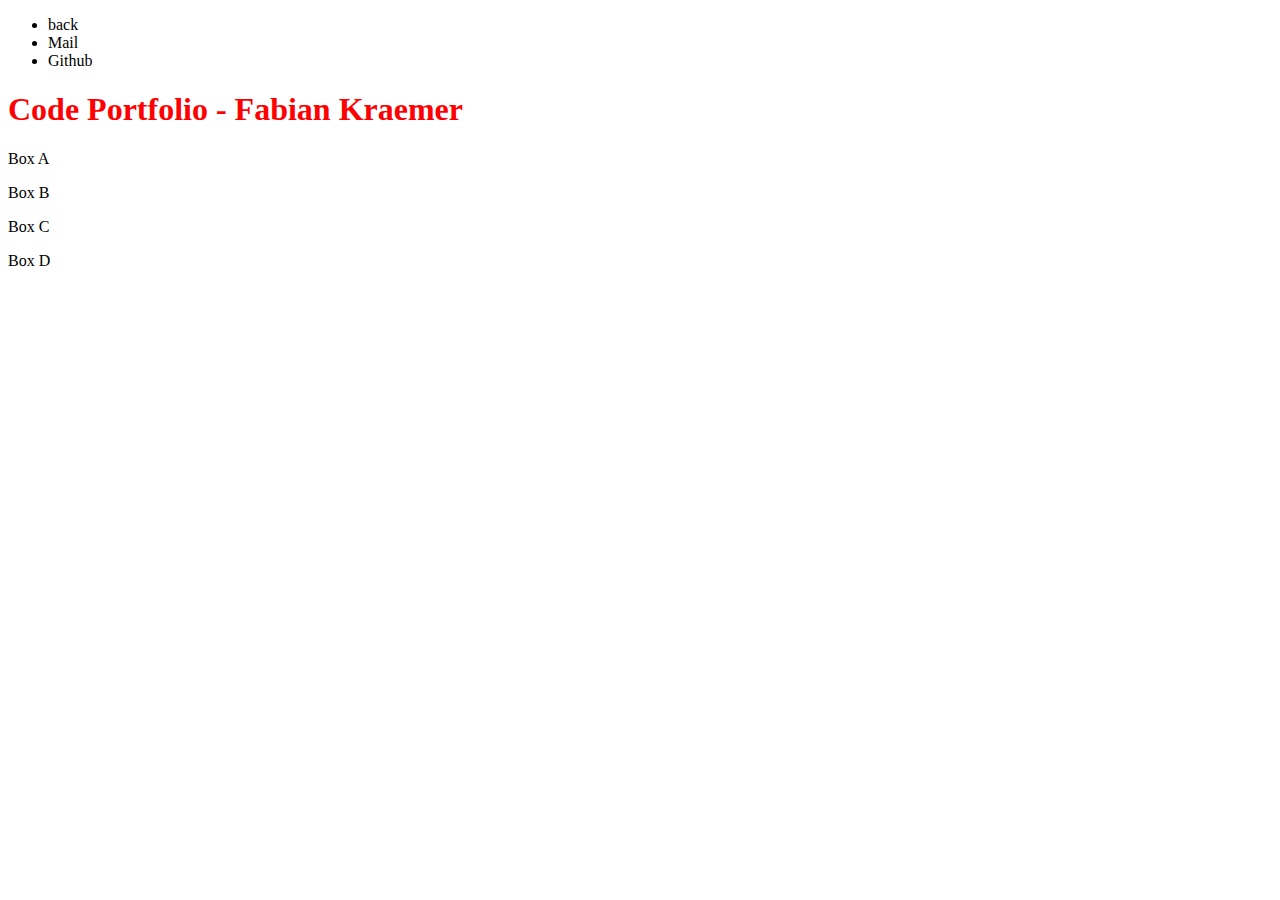
==== index.html @ 0794e9e8 "added HTML" ====
<!DOCTYPE html>
<html>
    <head>
        <link rel="stylesheet" href="resources/css/style.css">
        <title>
            Fabians Kraemer - Portfolio Page
        </title>
    </head>
    <body>
        <header>
            <nav>
                <ul>
                    <li>back</li>
                    <li>Mail</li>
                    <li>Github</li>
                </ul>
            </nav>
        </header>
        <main>
            <div class='landing'>
                <h1>Code Portfolio - Fabian Kraemer</h1>
            </div>
            <section>
                <div class="box" id="boxA">
                    <p>Box A</p>
                </div>
                <div class="box" id="boxB">
                    <p>Box B</p>
                </div>
                <div class="box" id="boxC">
                    <p>Box C</p>
                </div>
                <div class="box" id="boxD">
                    <p>Box D</p>
                </div>
            </section>
        </main>
    </body>
</html>
---- resources/css/style.css ----
h1 {
  color: red;
}
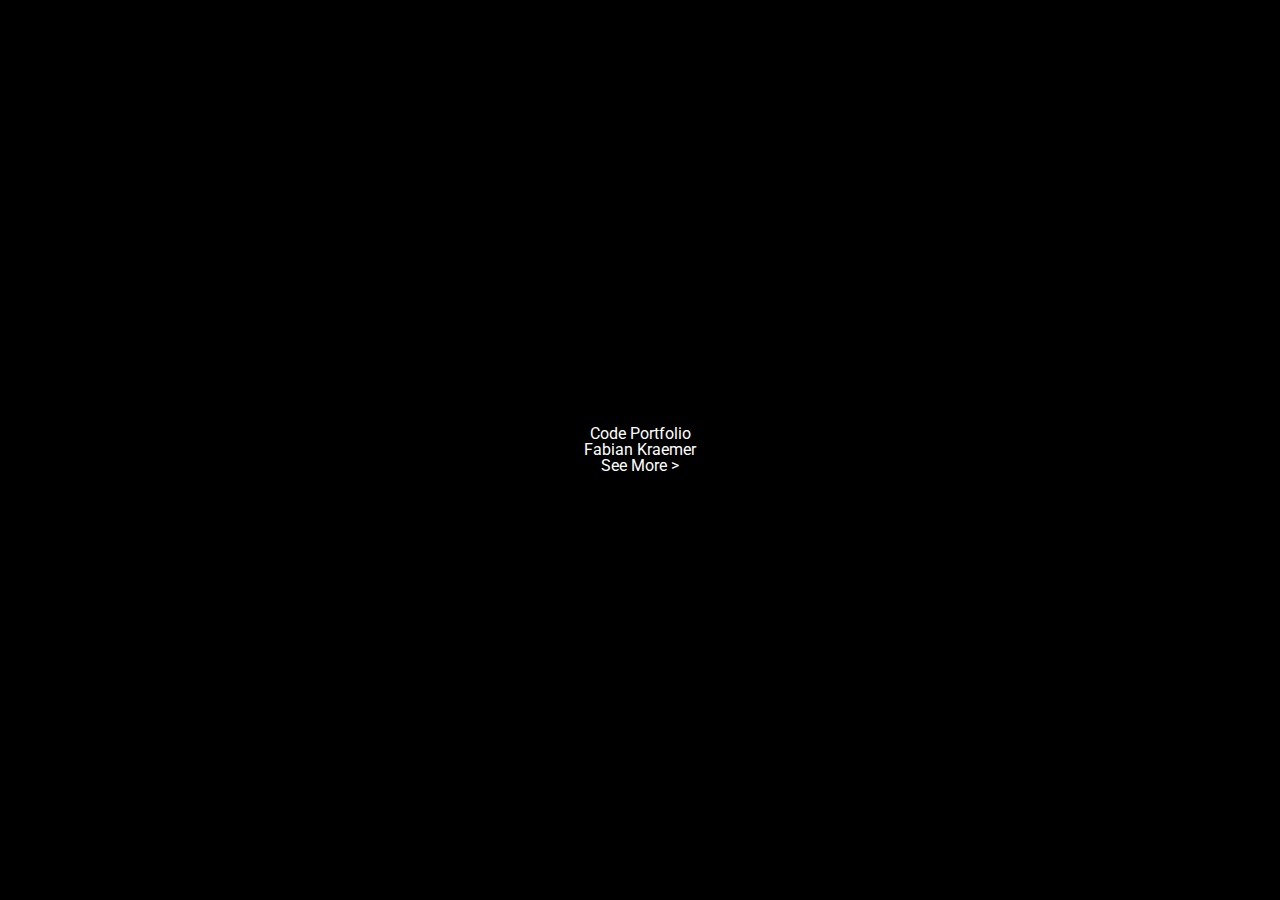
==== commit 0792c5fb: "add first images" ====
--- a/index.html
+++ b/index.html
@@ -1,12 +1,13 @@
 <!DOCTYPE html>
 <html>
     <head>
+        <meta charset='UTF-8'/>
+        <title>Fabians Kraemer - Portfolio Page</title>
+        <link rel="stylesheet" href="resources/css/reset.css">
         <link rel="stylesheet" href="resources/css/style.css">
-        <title>
-            Fabians Kraemer - Portfolio Page
-        </title>
     </head>
     <body>
+    <!--
         <header>
             <nav>
                 <ul>
@@ -16,10 +17,19 @@
                 </ul>
             </nav>
         </header>
+    -->
         <main>
             <div class='landing'>
-                <h1>Code Portfolio - Fabian Kraemer</h1>
+                <div class="text-wrapper">
+                    <h1 class="headline">Code Portfolio</h1>
+                    <h2 class="subheadline">Fabian Kraemer</h2>
+                    <div class="redirect">See More ></div>
+                </div>
+                <div class="image-wrapper">
+                    <figure class="image landing-image"></figure>
+                </div>
             </div>
+    <!--  
             <section>
                 <div class="box" id="boxA">
                     <p>Box A</p>
@@ -34,6 +44,7 @@
                     <p>Box D</p>
                 </div>
             </section>
+    -->
         </main>
     </body>
 </html>--- a/resources/css/style.css
+++ b/resources/css/style.css
@@ -1,3 +1,67 @@
-h1 {
-  color: red;
+/* header 
+header {
+  display: block;
+  width: 100%;
+  height: 48px;
+  position: absolute;
+  top: 0;
+  background: rgba(0, 0, 0, 0.92);
+  background-color: #1d1d1f;
+  z-index: 9999;
 }
+*/
+
+@import url("https://fonts.googleapis.com/css2?family=Roboto:wght@300;400;500&display=swap");
+
+html {
+  font-family: "Roboto", Helvetica, sans-serif;
+}
+
+li {
+  display: inline;
+}
+
+/* Main section */
+
+main {
+  display: flex;
+  flex-flow: column wrap;
+}
+
+/* landing container */
+
+.landing {
+  display: flex;
+  flex-flow: column wrap;
+  height: 100vh;
+  width: auto;
+  align-content: center;
+  justify-content: center;
+}
+
+.text-wrapper {
+  text-align: center;
+  z-index: 2;
+  color: white;
+}
+
+.landing-image {
+  background-image: url("../media/images/Header_small.png");
+  background-size: cover;
+  background-repeat: no-repeat;
+  background-color: black;
+  position: absolute;
+  top: 0px;
+  left: 0px;
+  height: 100%;
+  width: 100%;
+  z-index: 1;
+}
+
+/* Breakpoints */
+
+@media only screen and (min-device-width: 730px) {
+  .landing-image {
+    background-image: url("../media/images/Header.png");
+  }
+}
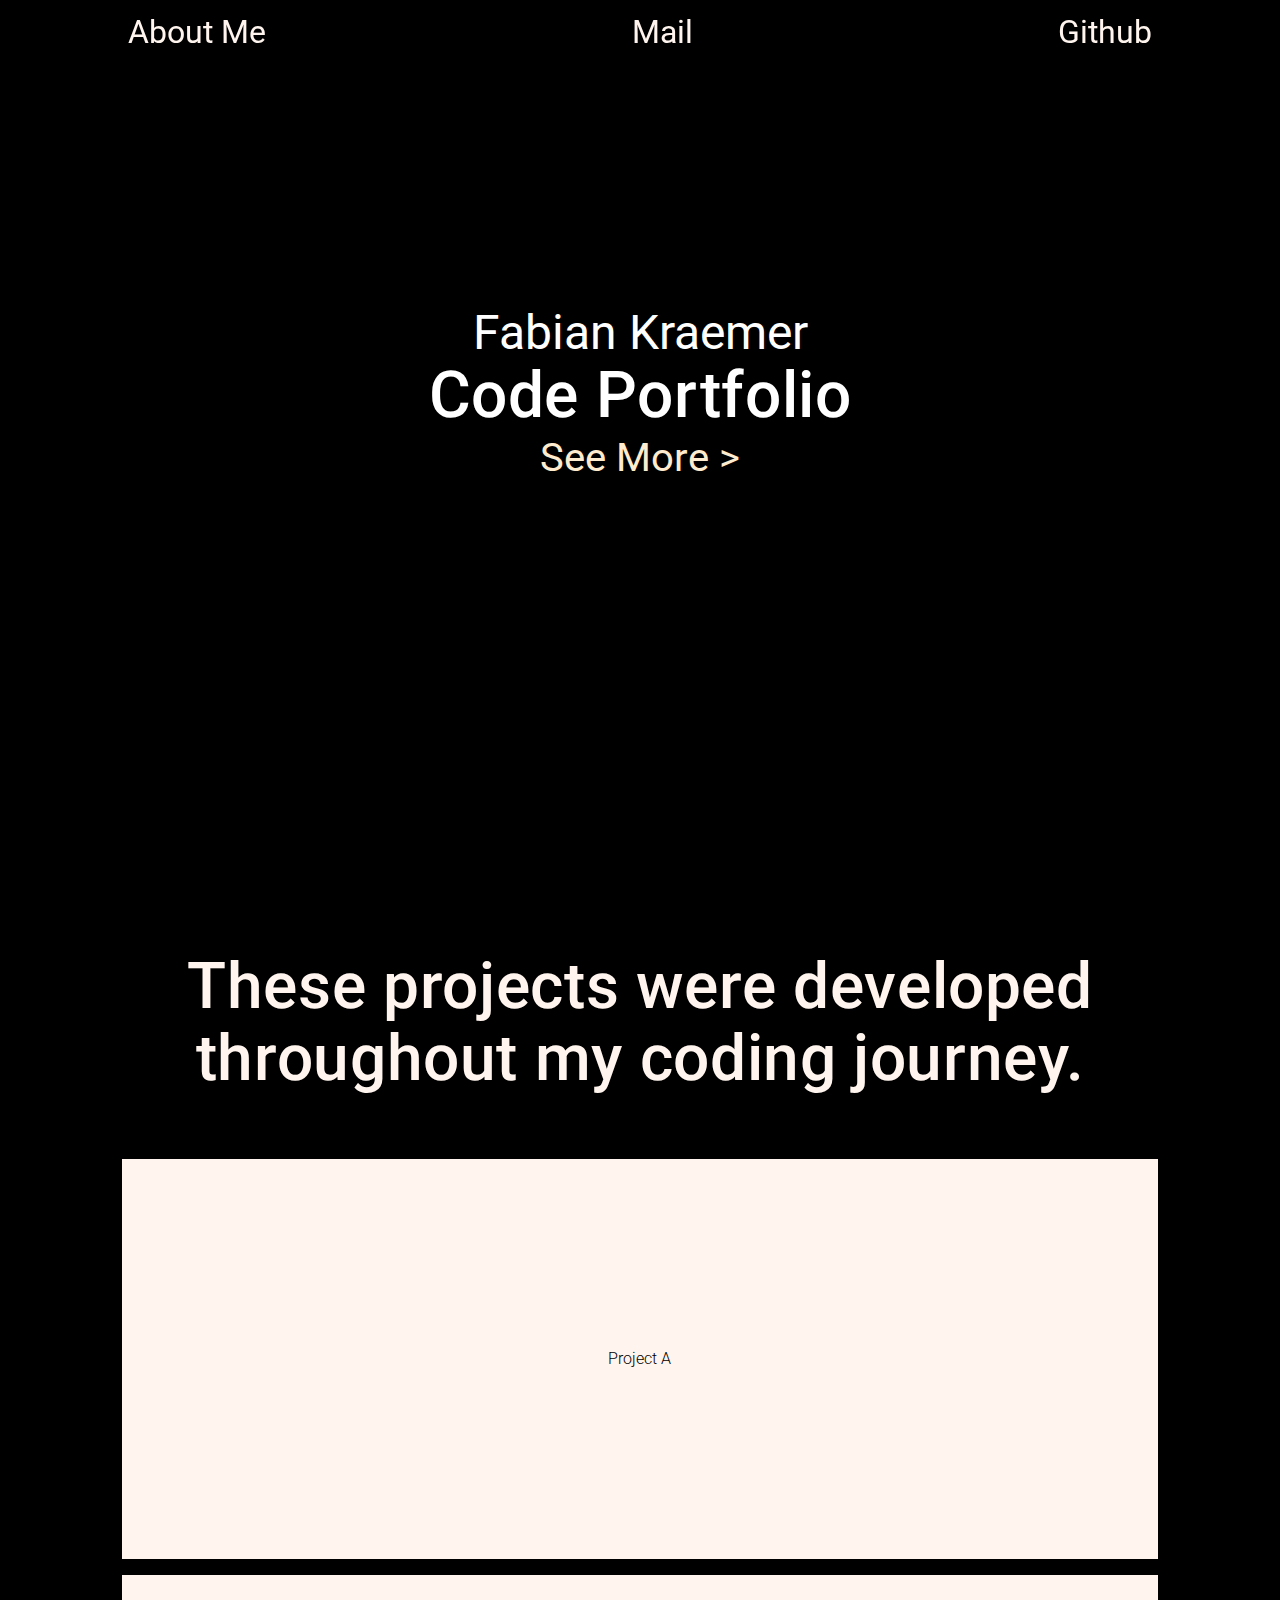
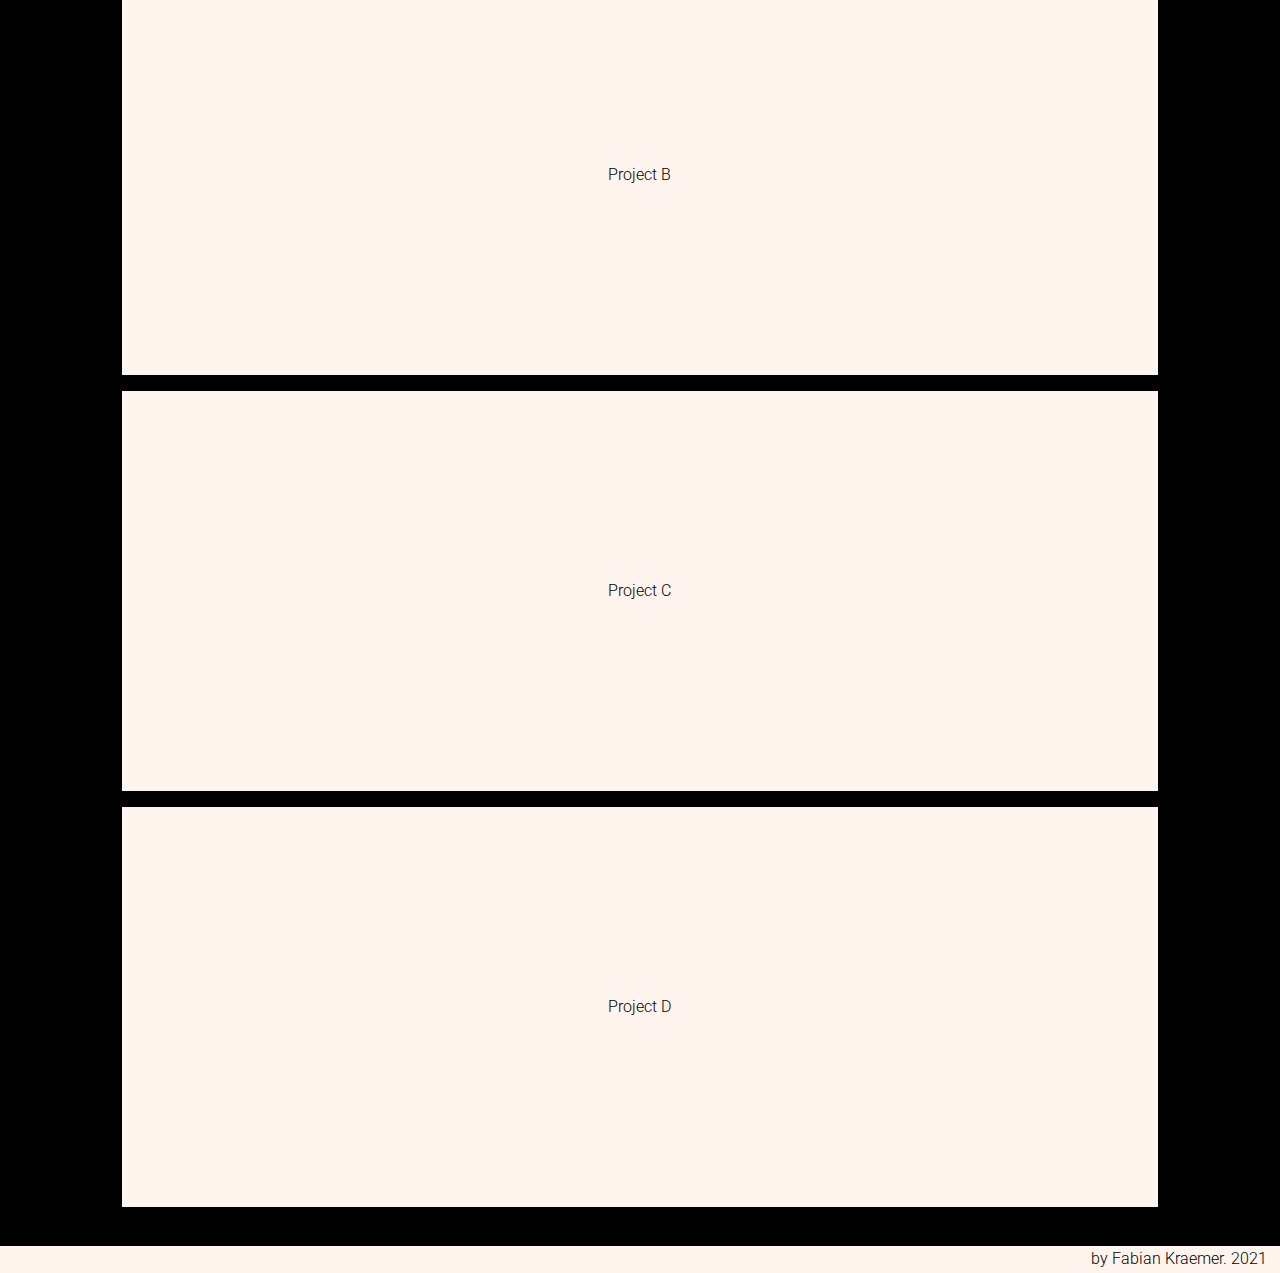
==== commit d2279b96: "finalize frame in HTML & CSS" ====
--- a/index.html
+++ b/index.html
@@ -7,44 +7,48 @@
         <link rel="stylesheet" href="resources/css/style.css">
     </head>
     <body>
-    <!--
         <header>
             <nav>
-                <ul>
-                    <li>back</li>
-                    <li>Mail</li>
-                    <li>Github</li>
-                </ul>
+                <div class="redirect" id="home">About Me</div>
+                <div class="redirect" id="mail">Mail</div>
+                <div class="redirect" id="github">Github</div>
             </nav>
         </header>
-    -->
         <main>
+            <section>
             <div class='landing'>
+                <div class="spacer"></div>
                 <div class="text-wrapper">
+                    <h2 class="subheadline">Fabian Kraemer</h2>
                     <h1 class="headline">Code Portfolio</h1>
-                    <h2 class="subheadline">Fabian Kraemer</h2>
-                    <div class="redirect">See More ></div>
+                    <div class="redirect" id="seemore">See More ></div>
                 </div>
                 <div class="image-wrapper">
                     <figure class="image landing-image"></figure>
                 </div>
+                <div class="gradient"></div>
             </div>
-    <!--  
-            <section>
-                <div class="box" id="boxA">
-                    <p>Box A</p>
+            </section>
+            <section class="projects">
+                <div class="subheadline"><h1>These projects were developed throughout my coding journey.</h1></div>
+                <div class="gridcontainer">
+                    <div class="box" id="boxa">
+                        <p>Project A</p>
+                    </div>
+                    <div class="box" id="boxb">
+                        <p>Project B</p>
+                    </div>
+                    <div class="box" id="boxc">
+                        <p>Project C</p>
+                    </div>
+                    <div class="box" id="boxd">
+                        <p>Project D</p>        
+                    </div>
                 </div>
-                <div class="box" id="boxB">
-                    <p>Box B</p>
-                </div>
-                <div class="box" id="boxC">
-                    <p>Box C</p>
-                </div>
-                <div class="box" id="boxD">
-                    <p>Box D</p>
-                </div>
-            </section>
-    -->
+            </section>   
         </main>
+        <footer>
+            <p>by Fabian Kraemer. 2021</p>
+        </footer>
     </body>
 </html>--- a/resources/css/style.css
+++ b/resources/css/style.css
@@ -1,67 +1,185 @@
-/* header 
-header {
-  display: block;
-  width: 100%;
-  height: 48px;
-  position: absolute;
-  top: 0;
-  background: rgba(0, 0, 0, 0.92);
-  background-color: #1d1d1f;
-  z-index: 9999;
+@import url("https://fonts.googleapis.com/css2?family=Roboto:wght@300;400;500&display=swap");
+
+* {
+  box-sizing: border-box;
 }
-*/
-
-@import url("https://fonts.googleapis.com/css2?family=Roboto:wght@300;400;500&display=swap");
 
 html {
   font-family: "Roboto", Helvetica, sans-serif;
+  font-size: 16px;
+  color: seashell;
+}
+
+h1 {
+  font-size: 4rem;
+  line-height: 1.125;
+  letter-spacing: 0.01em;
+  font-weight: 500;
+}
+
+h2 {
+  font-size: 3rem;
+  line-height: 1.125;
+  font-weight: 400;
+}
+
+h3,
+.redirect {
+  font-size: 2rem;
+  line-height: 1.125;
+  font-weight: 400;
+}
+
+p {
+  font-size: 1rem;
+  line-height: 1.125;
+  font-weight: 300;
+}
+
+body {
+  min-height: 150px;
+  min-width: 250px;
+}
+
+/* header section */
+
+header {
+  width: 100%;
+  height: 4rem;
+  position: fixed;
+  top: 0;
+  background-color: rgba(0, 0, 0, 0.85);
+  z-index: 9999;
+}
+
+nav {
+  display: inline-flex;
+  justify-content: space-between;
+  align-items: center;
+  padding: 0% 10%;
+  width: 100%;
+  height: 100%;
 }
 
 li {
   display: inline;
+  text-align: center;
 }
 
-/* Main section */
+/* Main container */
 
 main {
   display: flex;
   flex-flow: column wrap;
+  width: 100%;
+  height: auto;
 }
 
-/* landing container */
+/* landing section */
 
 .landing {
   display: flex;
   flex-flow: column wrap;
   height: 100vh;
-  width: auto;
+  width: 100%;
   align-content: center;
   justify-content: center;
+  background-image: url("../media/images/Header_small.png");
+  background-size: cover;
+  background-position: center center;
+  background-repeat: no-repeat;
+  background-color: black;
+  z-index: 1;
+  border-bottom: black 1px solid;
+}
+
+.spacer {
+  flex-basis: 10%;
+  flex-grow: 2;
+  flex-shrink: 2;
 }
 
 .text-wrapper {
+  align-self: center;
+  justify-self: center;
   text-align: center;
+  flex-grow: 1;
+  flex-shrink: 1;
   z-index: 2;
   color: white;
 }
 
-.landing-image {
-  background-image: url("../media/images/Header_small.png");
-  background-size: cover;
-  background-repeat: no-repeat;
+#seemore {
+  color: blanchedalmond;
+  font-size: 2.5rem;
+  line-height: 1.3;
+}
+
+.gradient {
+  height: 10vh;
+  width: 100%;
+  background: linear-gradient(to bottom, rgba(0, 0, 0, 0), rgba(0, 0, 0, 1));
+  z-index: 2;
+  flex-grow: 2;
+  flex-shrink: 2;
+}
+
+/* Content section */
+
+.projects {
+  display: flex;
+  flex-direction: column;
+  align-items: center;
+  justify-content: center;
+  width: 100%;
   background-color: black;
-  position: absolute;
-  top: 0px;
-  left: 0px;
-  height: 100%;
-  width: 100%;
-  z-index: 1;
+}
+
+.projects h1 {
+  text-align: center;
+  margin: 2%;
+  margin-top: 4%;
+}
+
+.gridcontainer {
+  margin: 3%;
+  background-color: black;
+  width: 90%;
+  height: auto;
+  display: grid;
+  grid-template-columns: repeat(auto-fit, minmax(800px, 0.9fr));
+  grid-auto-rows: 400px;
+  gap: 1rem;
+  justify-content: center;
+}
+
+.box {
+  display: flex;
+  flex-direction: column;
+  justify-content: center;
+  align-items: center;
+  color: black;
+  background-color: seashell;
+}
+
+/* Footer section */
+
+footer {
+  display: flex;
+  height: 3vh;
+  justify-content: flex-end;
+  align-items: center;
+  background: seashell;
+  color: black;
+  text-align: right;
+  padding-right: 1%;
 }
 
 /* Breakpoints */
 
 @media only screen and (min-device-width: 730px) {
-  .landing-image {
+  .landing {
     background-image: url("../media/images/Header.png");
+    background-position: center left;
   }
 }
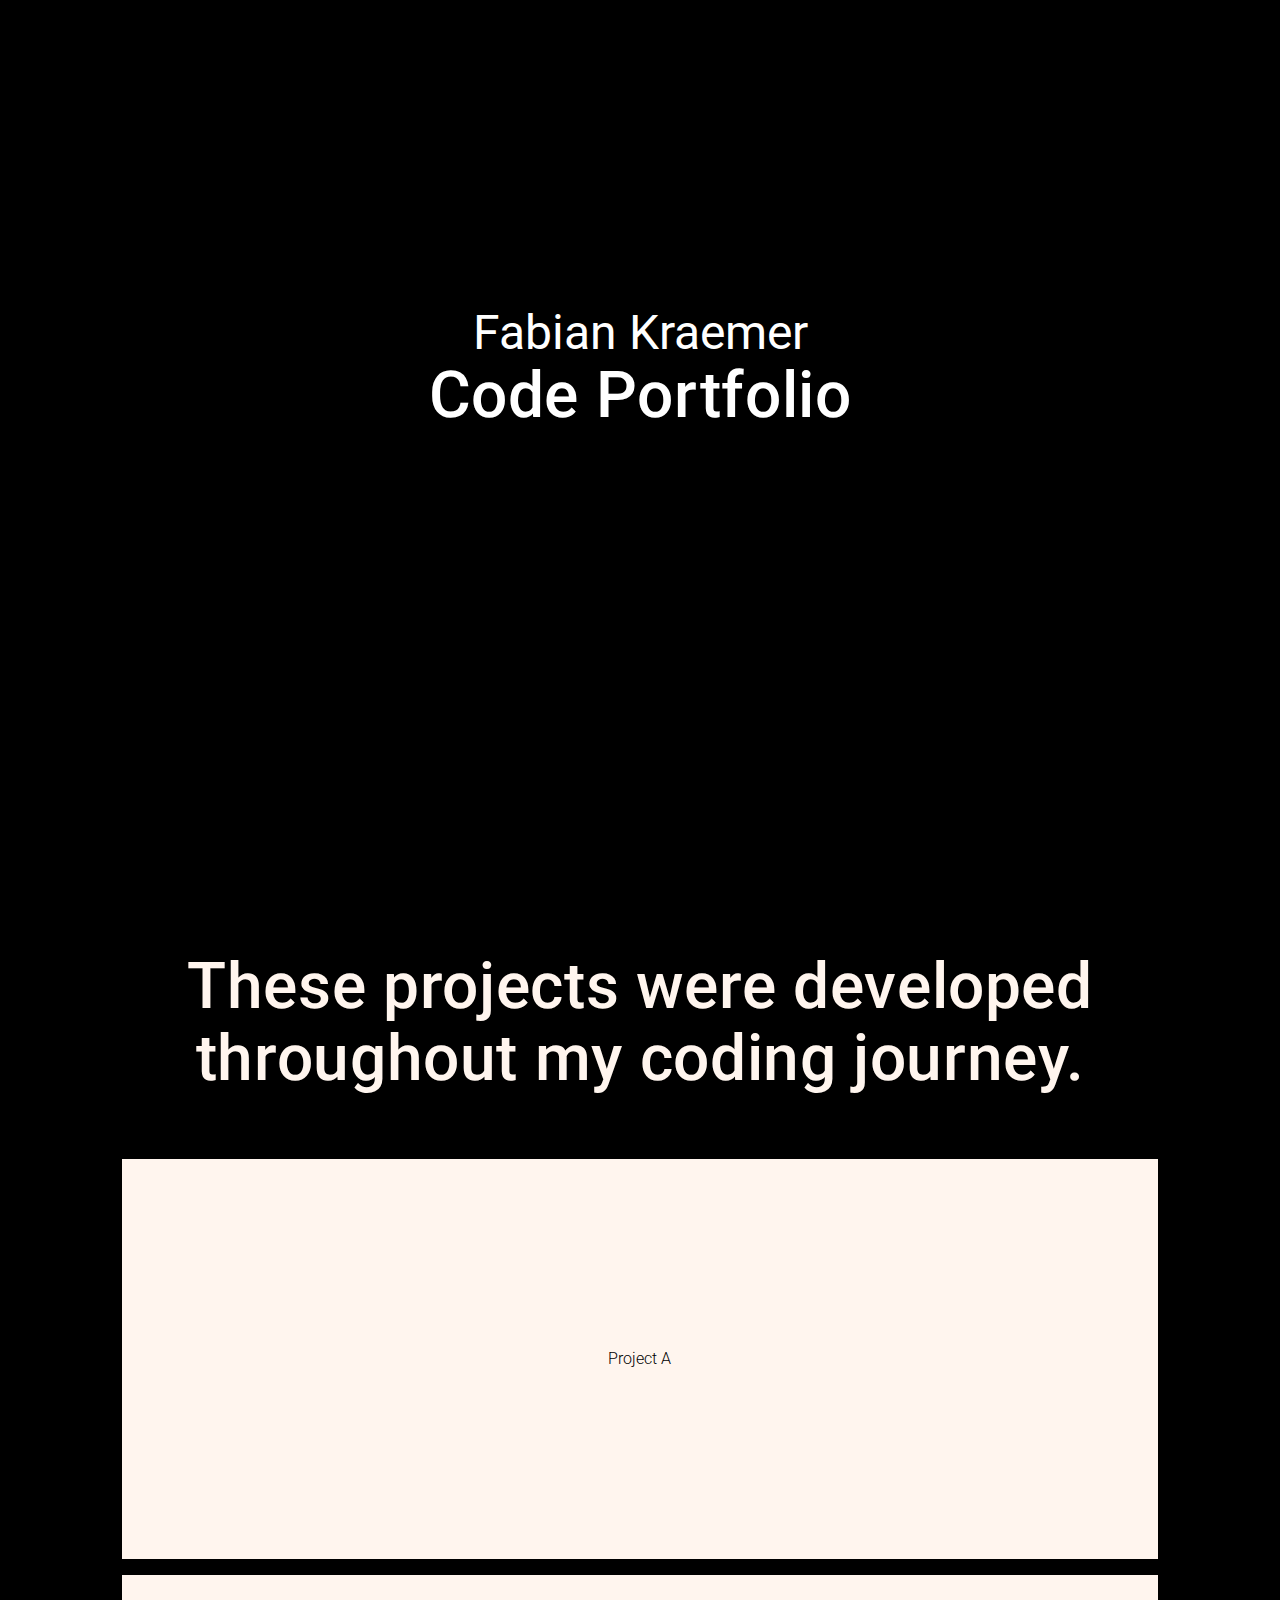
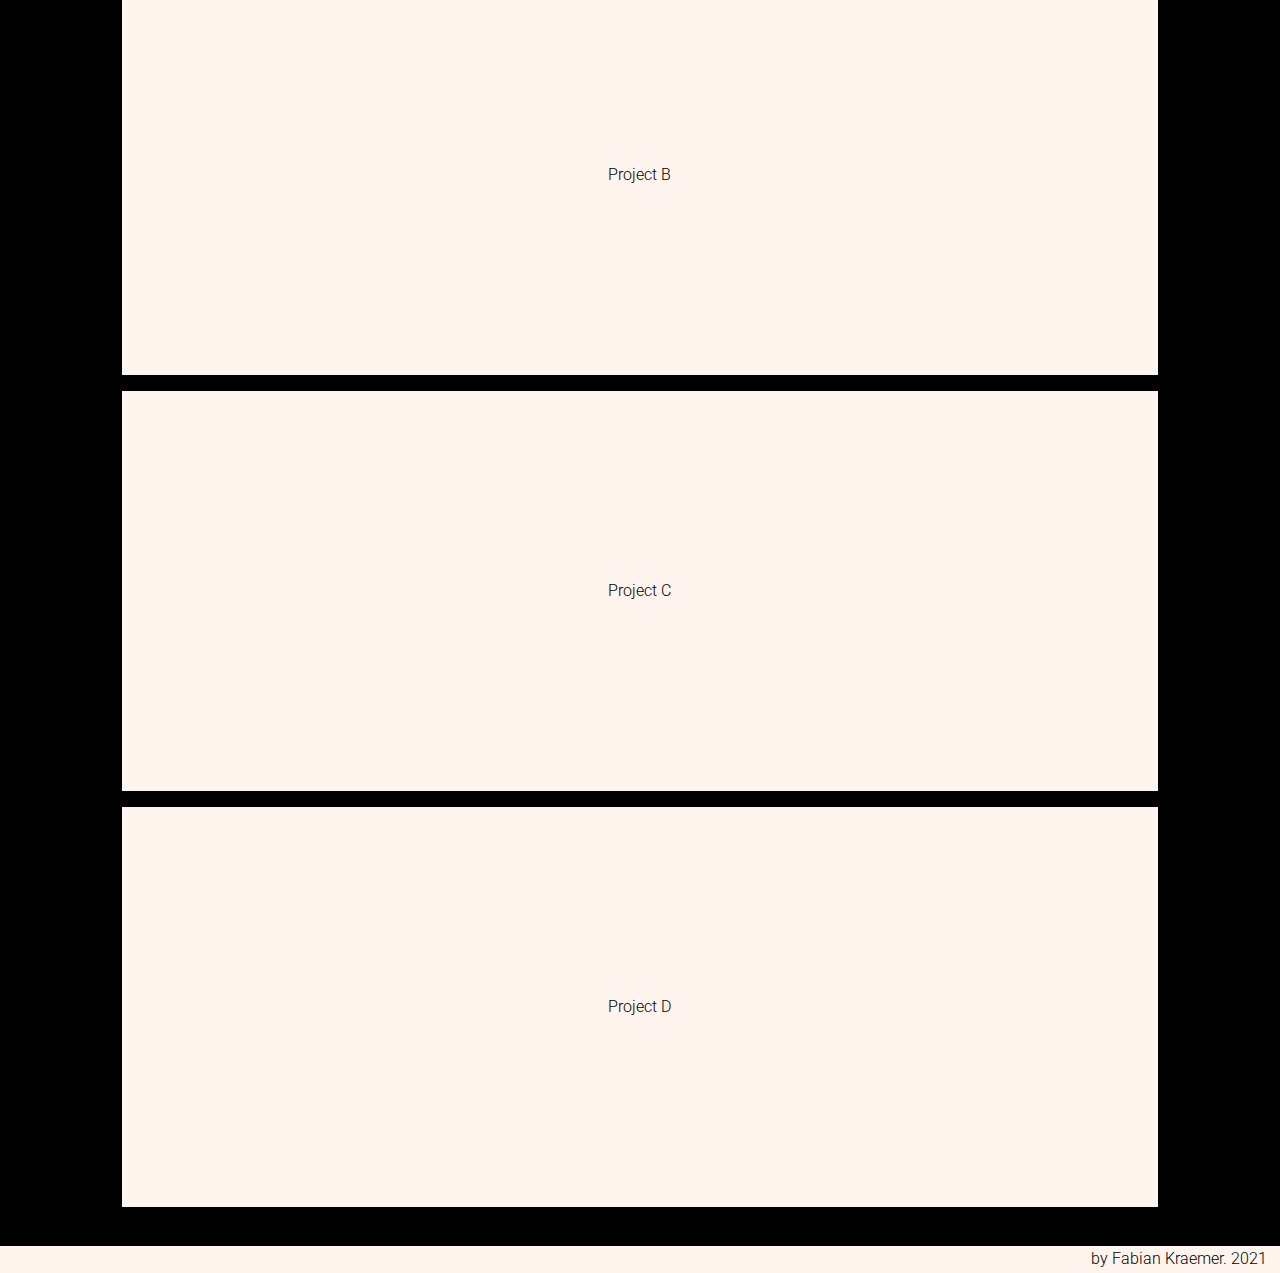
==== commit 93597991: "add JS and first links" ====
--- a/index.html
+++ b/index.html
@@ -9,9 +9,9 @@
     <body>
         <header>
             <nav>
-                <div class="redirect" id="home">About Me</div>
-                <div class="redirect" id="mail">Mail</div>
-                <div class="redirect" id="github">Github</div>
+                <div class="redirect" id="aboutme"><a href="aboutme.html">About Me</a></div>
+                <div class="redirect" id="github"><a href="https://www.github.com/fabiankraemer" target="_blank" rel="noopener">Github</a></div>
+                <div class="redirect" id="mail"><a href="mailto:fabkraemer@gmail.com">Mail</a></div>
             </nav>
         </header>
         <main>
@@ -21,7 +21,7 @@
                 <div class="text-wrapper">
                     <h2 class="subheadline">Fabian Kraemer</h2>
                     <h1 class="headline">Code Portfolio</h1>
-                    <div class="redirect" id="seemore">See More ></div>
+                    <div class="redirect" id="seemore"><a href=#projects>See More ></a></div>
                 </div>
                 <div class="image-wrapper">
                     <figure class="image landing-image"></figure>
@@ -29,7 +29,7 @@
                 <div class="gradient"></div>
             </div>
             </section>
-            <section class="projects">
+            <section class="projects" id="projects">
                 <div class="subheadline"><h1>These projects were developed throughout my coding journey.</h1></div>
                 <div class="gridcontainer">
                     <div class="box" id="boxa">
@@ -50,5 +50,6 @@
         <footer>
             <p>by Fabian Kraemer. 2021</p>
         </footer>
+        <script src="resources/js/script.js"></script>
     </body>
 </html>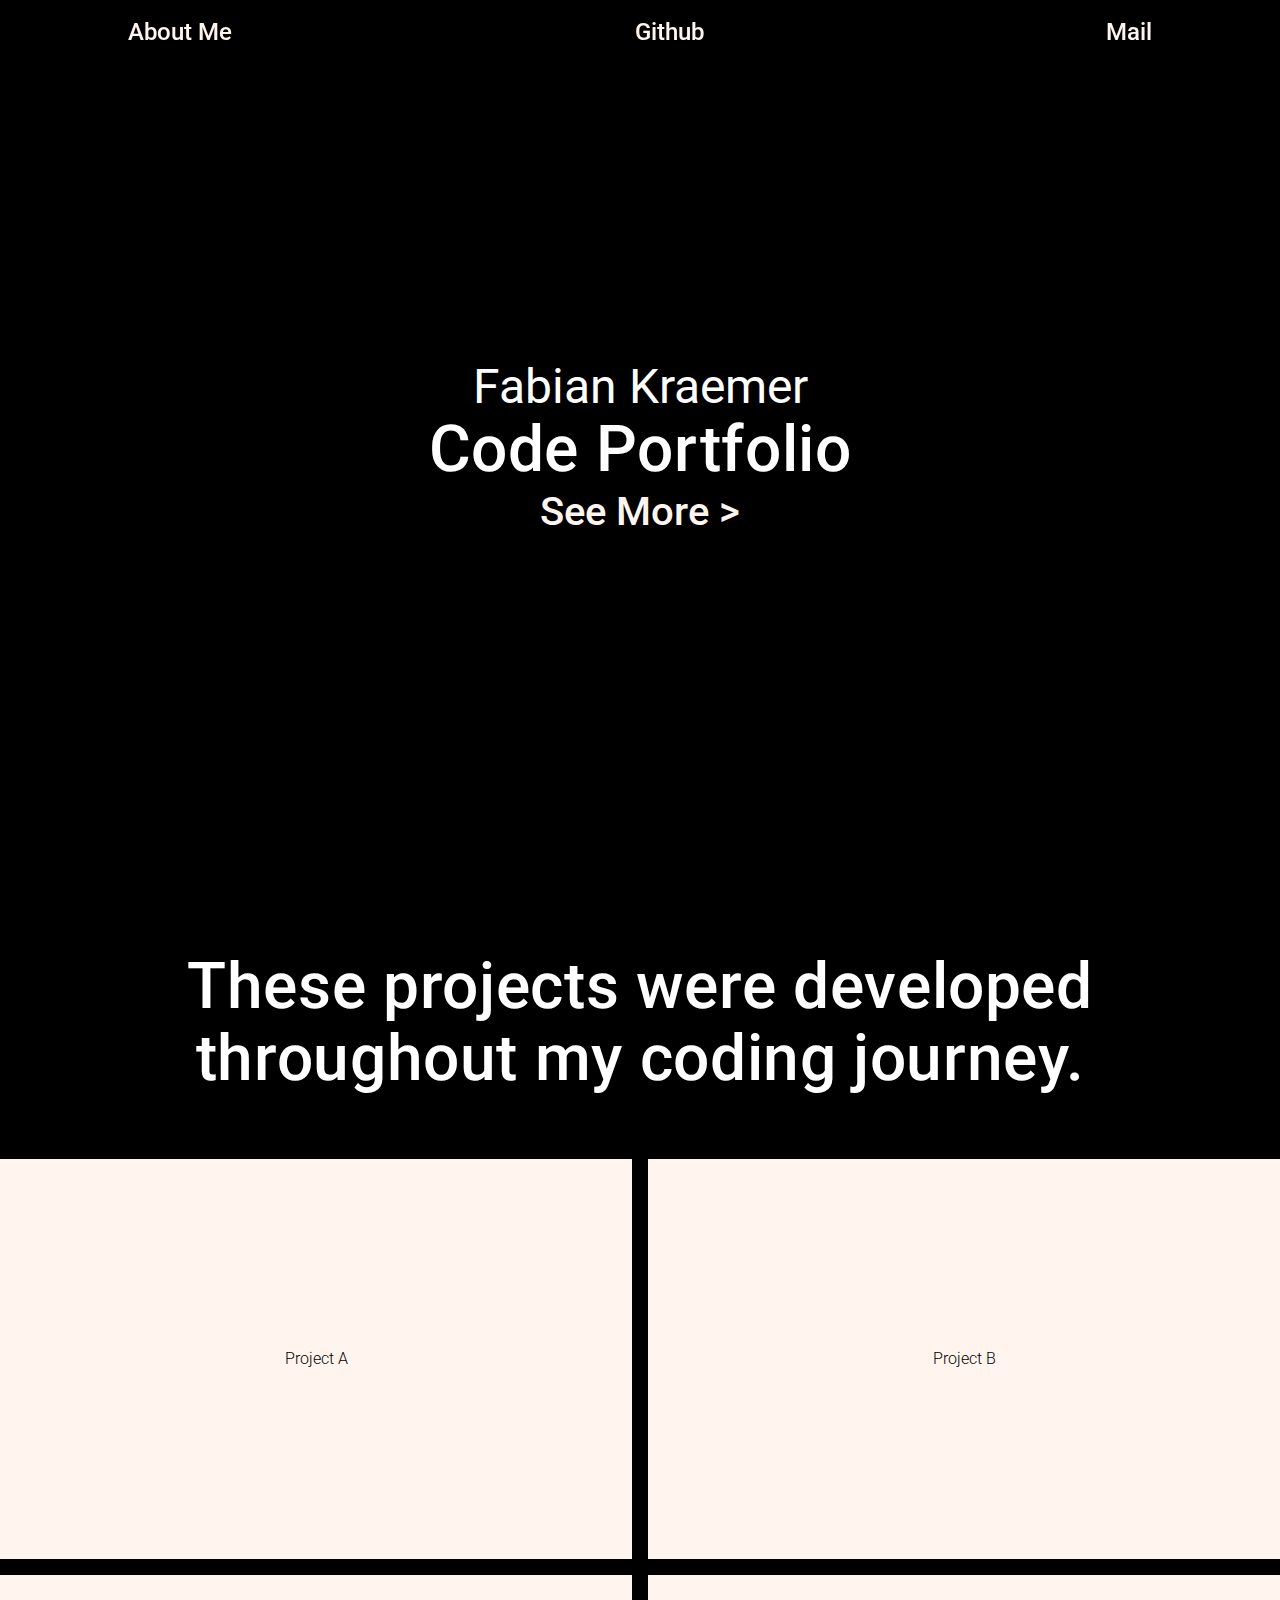
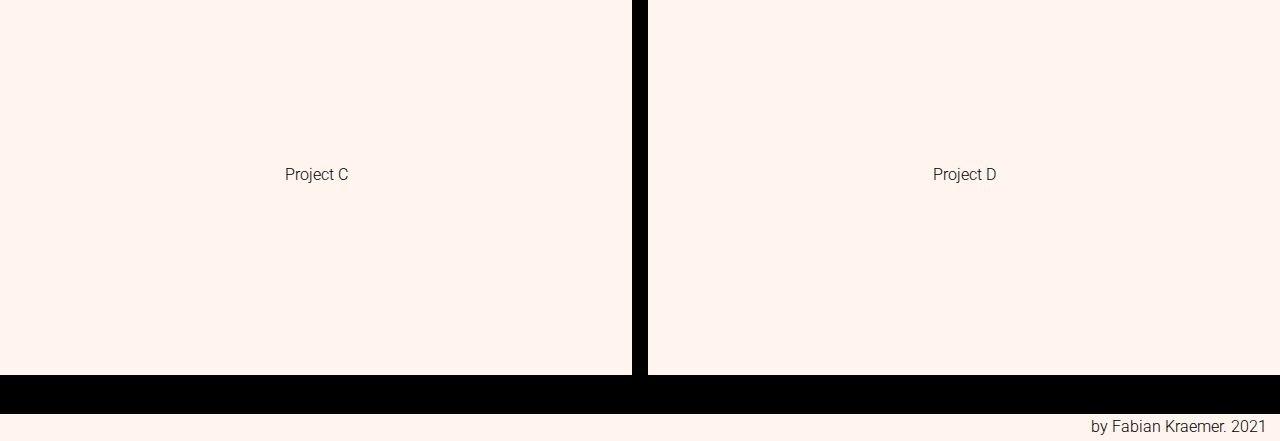
==== commit 64669845: "add aboutme and optimize index" ====
--- a/index.html
+++ b/index.html
@@ -1,7 +1,9 @@
 <!DOCTYPE html>
 <html>
     <head>
-        <meta charset='UTF-8'/>
+        <meta charset="UTF-8">
+        <meta http-equiv="X-UA-Compatible" content="IE=edge">
+        <meta name="viewport" content="width=device-width, initial-scale=1.0">
         <title>Fabians Kraemer - Portfolio Page</title>
         <link rel="stylesheet" href="resources/css/reset.css">
         <link rel="stylesheet" href="resources/css/style.css">
--- a/resources/css/style.css
+++ b/resources/css/style.css
@@ -7,7 +7,8 @@
 html {
   font-family: "Roboto", Helvetica, sans-serif;
   font-size: 16px;
-  color: seashell;
+  color: white;
+  background-color: black;
 }
 
 h1 {
@@ -23,8 +24,7 @@
   font-weight: 400;
 }
 
-h3,
-.redirect {
+h3 {
   font-size: 2rem;
   line-height: 1.125;
   font-weight: 400;
@@ -38,7 +38,13 @@
 
 body {
   min-height: 150px;
-  min-width: 250px;
+  min-width: 200px;
+}
+
+a,
+a:link,
+a:visited {
+  color: seashell;
 }
 
 /* header section */
@@ -61,9 +67,10 @@
   height: 100%;
 }
 
-li {
-  display: inline;
-  text-align: center;
+.redirect {
+  font-size: 1.5rem;
+  line-height: 1.125;
+  font-weight: 500;
 }
 
 /* Main container */
@@ -95,8 +102,8 @@
 
 .spacer {
   flex-basis: 10%;
-  flex-grow: 2;
-  flex-shrink: 2;
+  flex-grow: 3;
+  flex-shrink: 3;
 }
 
 .text-wrapper {
@@ -124,7 +131,7 @@
   flex-shrink: 2;
 }
 
-/* Content section */
+/* Project section */
 
 .projects {
   display: flex;
@@ -144,10 +151,10 @@
 .gridcontainer {
   margin: 3%;
   background-color: black;
-  width: 90%;
+  width: 100%;
   height: auto;
   display: grid;
-  grid-template-columns: repeat(auto-fit, minmax(800px, 0.9fr));
+  grid-template-columns: repeat(auto-fit, minmax(600px, 0.9fr));
   grid-auto-rows: 400px;
   gap: 1rem;
   justify-content: center;
@@ -160,6 +167,38 @@
   align-items: center;
   color: black;
   background-color: seashell;
+}
+
+/* AboutMe section */
+
+#aboutmain {
+  position: relative;
+  top: 4rem;
+}
+
+.personal {
+  display: flex;
+}
+
+.asl {
+  margin-left: auto;
+  width: 60%;
+  height: auto;
+  justify-content: space-around;
+}
+
+.photo {
+  margin-right: auto;
+  width: 30%;
+  height: auto;
+  overflow: hidden;
+  object-fit: contain;
+}
+
+.codeskills {
+}
+
+.history {
 }
 
 /* Footer section */
@@ -177,7 +216,7 @@
 
 /* Breakpoints */
 
-@media only screen and (min-device-width: 730px) {
+@media only screen and (min-width: 730px) {
   .landing {
     background-image: url("../media/images/Header.png");
     background-position: center left;
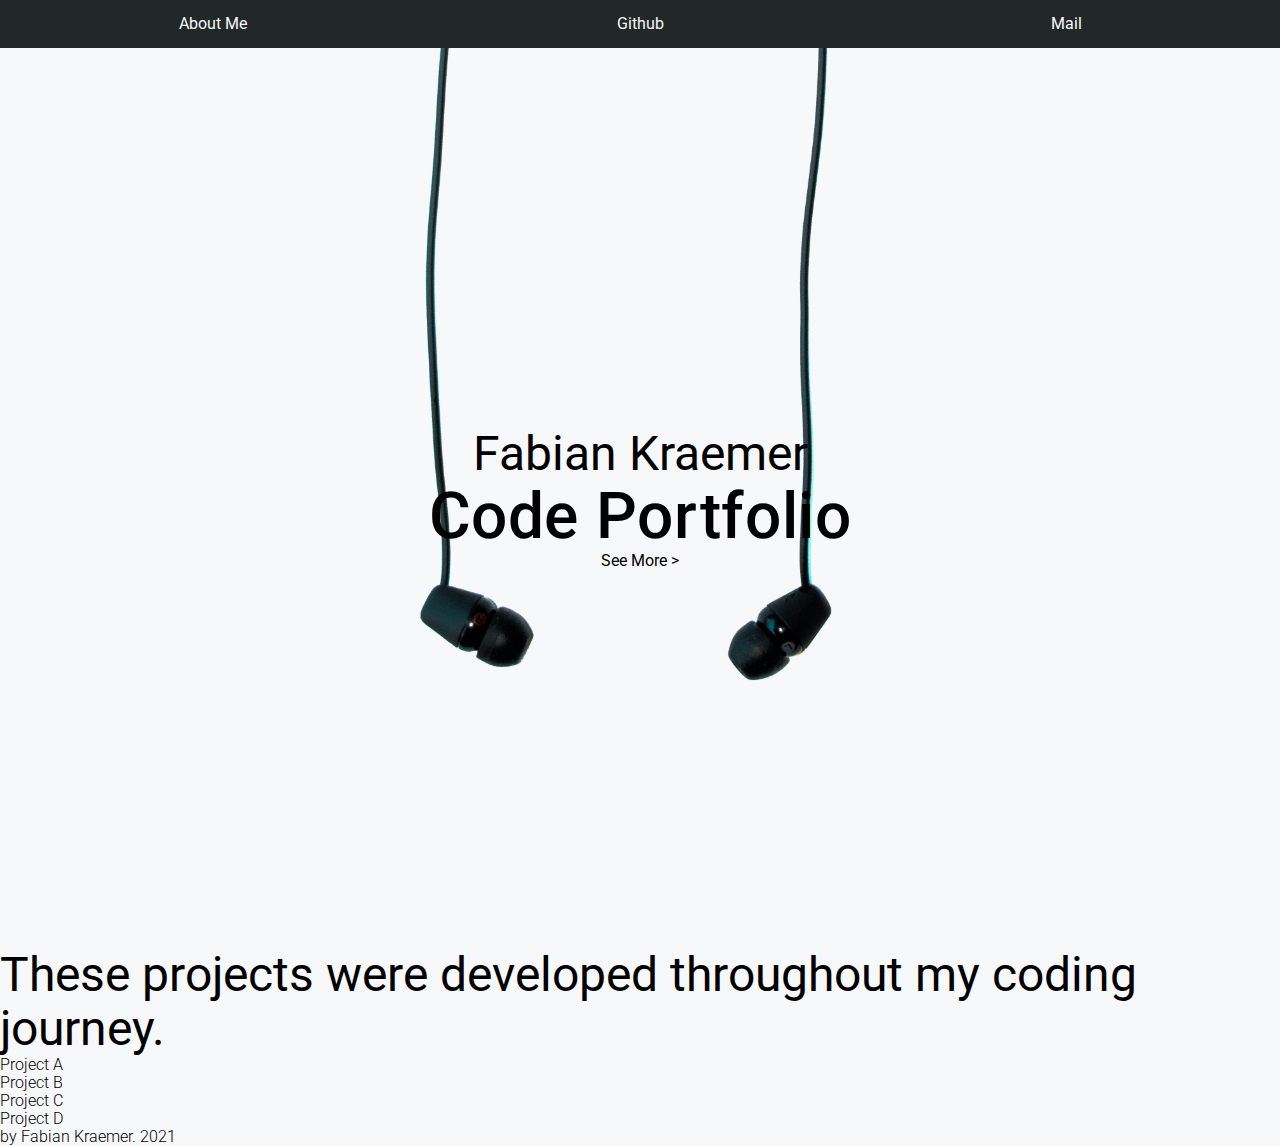
==== commit 314e1977: "add nav and hero" ====
--- a/index.html
+++ b/index.html
@@ -17,22 +17,17 @@
             </nav>
         </header>
         <main>
-            <section>
-            <div class='landing'>
-                <div class="spacer"></div>
-                <div class="text-wrapper">
+            <article class='hero'>
+                <div class="hero-content">
                     <h2 class="subheadline">Fabian Kraemer</h2>
                     <h1 class="headline">Code Portfolio</h1>
-                    <div class="redirect" id="seemore"><a href=#projects>See More ></a></div>
+                    <a class="redirect" id="seemore" href=#projects> See More ></a>
                 </div>
-                <div class="image-wrapper">
-                    <figure class="image landing-image"></figure>
-                </div>
-                <div class="gradient"></div>
-            </div>
-            </section>
+                    <img class="hero-thumb" src="resources/media/images/headphones_portrait.jpg" alt="Headphones">
+            </article>
+
             <section class="projects" id="projects">
-                <div class="subheadline"><h1>These projects were developed throughout my coding journey.</h1></div>
+                <div class="subheadline"><h2>These projects were developed throughout my coding journey.</h2></div>
                 <div class="gridcontainer">
                     <div class="box" id="boxa">
                         <p>Project A</p>
--- a/resources/css/style.css
+++ b/resources/css/style.css
@@ -7,8 +7,8 @@
 html {
   font-family: "Roboto", Helvetica, sans-serif;
   font-size: 16px;
-  color: white;
-  background-color: black;
+  color: black;
+  background-color: rgb(247, 248, 250);
 }
 
 h1 {
@@ -25,7 +25,7 @@
 }
 
 h3 {
-  font-size: 2rem;
+  font-size: 1.5rem;
   line-height: 1.125;
   font-weight: 400;
 }
@@ -36,189 +36,50 @@
   font-weight: 300;
 }
 
-body {
-  min-height: 150px;
-  min-width: 200px;
-}
-
-a,
-a:link,
-a:visited {
-  color: seashell;
-}
-
-/* header section */
+/* nav section */
 
 header {
-  width: 100%;
-  height: 4rem;
-  position: fixed;
-  top: 0;
-  background-color: rgba(0, 0, 0, 0.85);
-  z-index: 9999;
+  width: 100vw;
+  background-color: rgba(10, 16, 17, 0.9);
+  padding: 1rem 0ch;
 }
 
 nav {
-  display: inline-flex;
+  display: flex;
   justify-content: space-between;
-  align-items: center;
-  padding: 0% 10%;
+}
+
+nav div {
+  flex: 1 1;
+  text-align: center;
+}
+
+nav div a {
+  color: rgb(247, 248, 250);
+}
+
+/* Hero section*/
+
+.hero {
+  display: grid;
+  height: 100vh;
+  width: 100vw;
+}
+
+.hero-content {
+  z-index: 1;
+  grid-area: 1/-1;
+  display: flex;
+  flex-direction: column;
+  margin: auto; /* [2] */
+  text-align: center;
+}
+
+.hero-thumb {
+  grid-area: 1/-1;
+  object-fit: cover;
+  object-position: bottom center;
   width: 100%;
   height: 100%;
+  min-height: 0;
 }
-
-.redirect {
-  font-size: 1.5rem;
-  line-height: 1.125;
-  font-weight: 500;
-}
-
-/* Main container */
-
-main {
-  display: flex;
-  flex-flow: column wrap;
-  width: 100%;
-  height: auto;
-}
-
-/* landing section */
-
-.landing {
-  display: flex;
-  flex-flow: column wrap;
-  height: 100vh;
-  width: 100%;
-  align-content: center;
-  justify-content: center;
-  background-image: url("../media/images/Header_small.png");
-  background-size: cover;
-  background-position: center center;
-  background-repeat: no-repeat;
-  background-color: black;
-  z-index: 1;
-  border-bottom: black 1px solid;
-}
-
-.spacer {
-  flex-basis: 10%;
-  flex-grow: 3;
-  flex-shrink: 3;
-}
-
-.text-wrapper {
-  align-self: center;
-  justify-self: center;
-  text-align: center;
-  flex-grow: 1;
-  flex-shrink: 1;
-  z-index: 2;
-  color: white;
-}
-
-#seemore {
-  color: blanchedalmond;
-  font-size: 2.5rem;
-  line-height: 1.3;
-}
-
-.gradient {
-  height: 10vh;
-  width: 100%;
-  background: linear-gradient(to bottom, rgba(0, 0, 0, 0), rgba(0, 0, 0, 1));
-  z-index: 2;
-  flex-grow: 2;
-  flex-shrink: 2;
-}
-
-/* Project section */
-
-.projects {
-  display: flex;
-  flex-direction: column;
-  align-items: center;
-  justify-content: center;
-  width: 100%;
-  background-color: black;
-}
-
-.projects h1 {
-  text-align: center;
-  margin: 2%;
-  margin-top: 4%;
-}
-
-.gridcontainer {
-  margin: 3%;
-  background-color: black;
-  width: 100%;
-  height: auto;
-  display: grid;
-  grid-template-columns: repeat(auto-fit, minmax(600px, 0.9fr));
-  grid-auto-rows: 400px;
-  gap: 1rem;
-  justify-content: center;
-}
-
-.box {
-  display: flex;
-  flex-direction: column;
-  justify-content: center;
-  align-items: center;
-  color: black;
-  background-color: seashell;
-}
-
-/* AboutMe section */
-
-#aboutmain {
-  position: relative;
-  top: 4rem;
-}
-
-.personal {
-  display: flex;
-}
-
-.asl {
-  margin-left: auto;
-  width: 60%;
-  height: auto;
-  justify-content: space-around;
-}
-
-.photo {
-  margin-right: auto;
-  width: 30%;
-  height: auto;
-  overflow: hidden;
-  object-fit: contain;
-}
-
-.codeskills {
-}
-
-.history {
-}
-
-/* Footer section */
-
-footer {
-  display: flex;
-  height: 3vh;
-  justify-content: flex-end;
-  align-items: center;
-  background: seashell;
-  color: black;
-  text-align: right;
-  padding-right: 1%;
-}
-
-/* Breakpoints */
-
-@media only screen and (min-width: 730px) {
-  .landing {
-    background-image: url("../media/images/Header.png");
-    background-position: center left;
-  }
-}
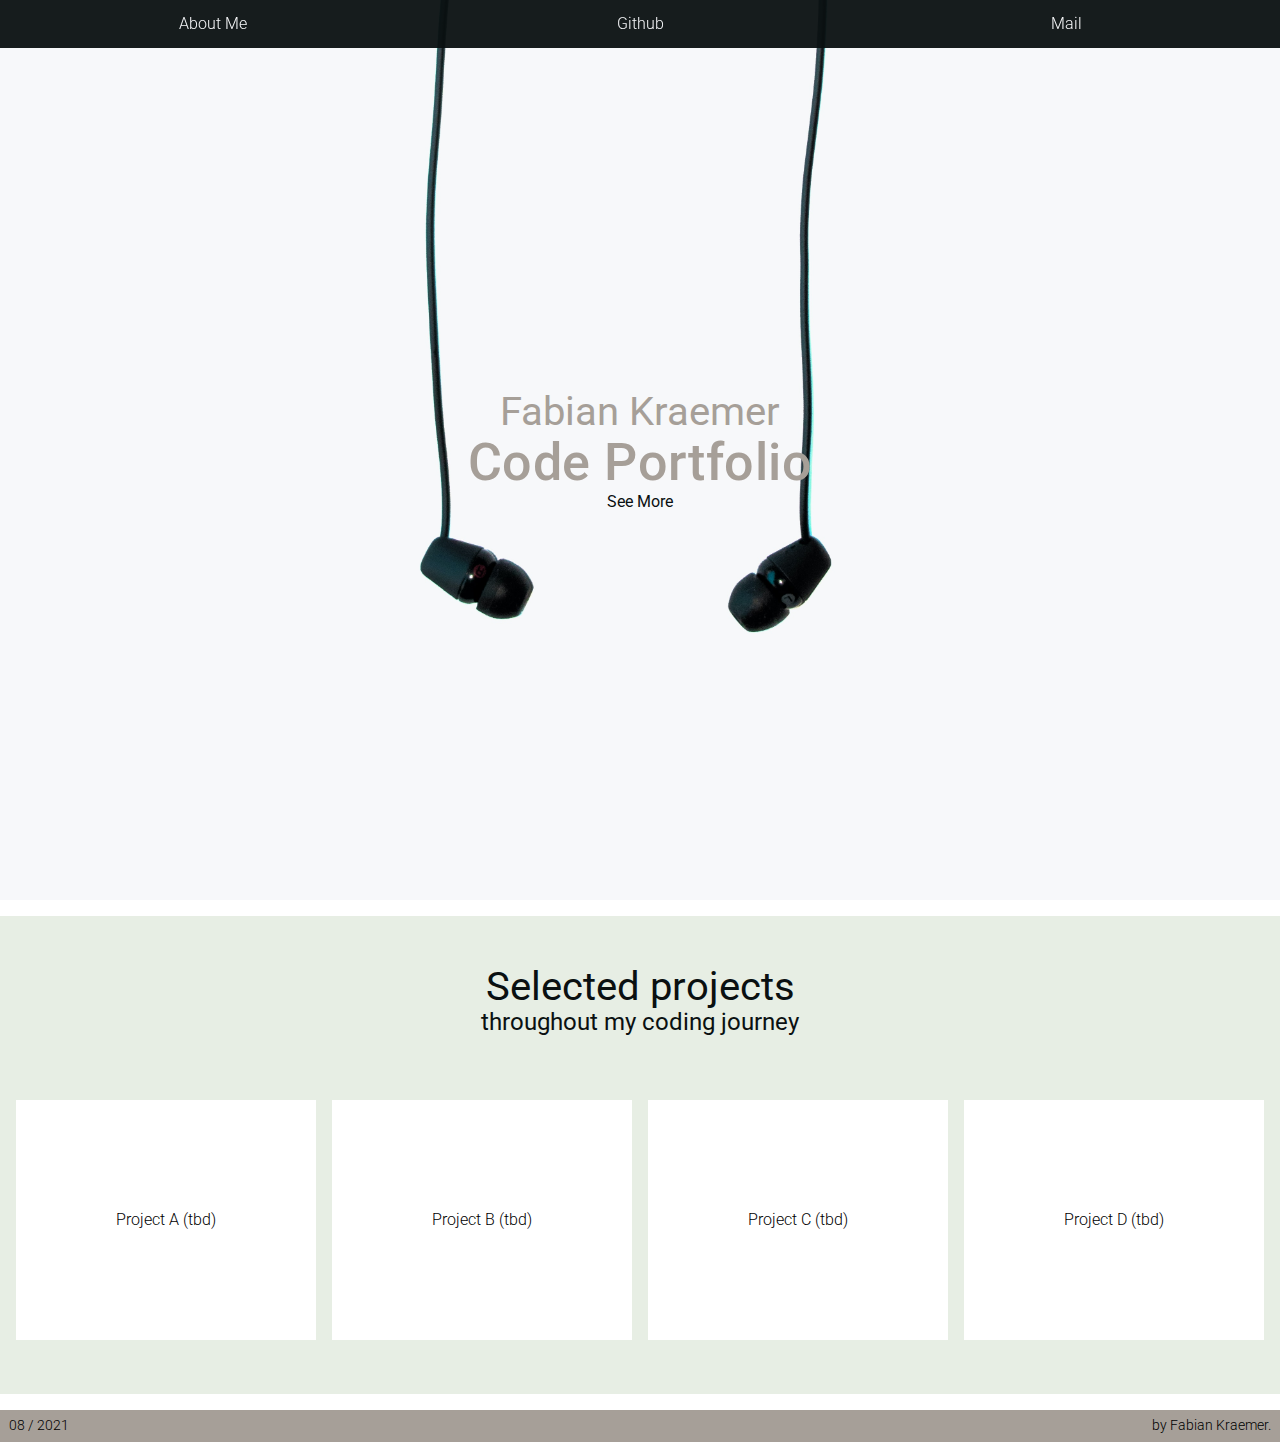
==== commit 9ffb6d63: "add project and footer section" ====
--- a/index.html
+++ b/index.html
@@ -11,41 +11,45 @@
     <body>
         <header>
             <nav>
-                <div class="redirect" id="aboutme"><a href="aboutme.html">About Me</a></div>
-                <div class="redirect" id="github"><a href="https://www.github.com/fabiankraemer" target="_blank" rel="noopener">Github</a></div>
-                <div class="redirect" id="mail"><a href="mailto:fabkraemer@gmail.com">Mail</a></div>
+                <div id="aboutme"><a href="aboutme.html">About Me</a></div>
+                <div id="github"><a href="https://www.github.com/fabiankraemer" target="_blank" rel="noopener">Github</a></div>
+                <div id="mail"><a href="mailto:fabkraemer@gmail.com">Mail</a></div>
             </nav>
         </header>
         <main>
             <article class='hero'>
                 <div class="hero-content">
-                    <h2 class="subheadline">Fabian Kraemer</h2>
-                    <h1 class="headline">Code Portfolio</h1>
-                    <a class="redirect" id="seemore" href=#projects> See More ></a>
+                    <h2>Fabian Kraemer</h2>
+                    <h1>Code Portfolio</h1>
+                    <a id="seemore" href=#projects> See More</a>
                 </div>
                     <img class="hero-thumb" src="resources/media/images/headphones_portrait.jpg" alt="Headphones">
             </article>
 
             <section class="projects" id="projects">
-                <div class="subheadline"><h2>These projects were developed throughout my coding journey.</h2></div>
+                <div class="hero-content">
+                <h2>Selected projects</h2>
+                <h3>throughout my coding journey</h3>
+                </div>
                 <div class="gridcontainer">
                     <div class="box" id="boxa">
-                        <p>Project A</p>
+                        <p>Project A (tbd)</p>
                     </div>
                     <div class="box" id="boxb">
-                        <p>Project B</p>
+                        <p>Project B (tbd)</p>
                     </div>
                     <div class="box" id="boxc">
-                        <p>Project C</p>
+                        <p>Project C (tbd)</p>
                     </div>
                     <div class="box" id="boxd">
-                        <p>Project D</p>        
+                        <p>Project D (tbd)</p>        
                     </div>
                 </div>
             </section>   
         </main>
         <footer>
-            <p>by Fabian Kraemer. 2021</p>
+            <p>08 / 2021</p>
+            <p>by Fabian Kraemer.</p>
         </footer>
         <script src="resources/js/script.js"></script>
     </body>
--- a/resources/css/style.css
+++ b/resources/css/style.css
@@ -8,18 +8,18 @@
   font-family: "Roboto", Helvetica, sans-serif;
   font-size: 16px;
   color: black;
-  background-color: rgb(247, 248, 250);
+  background-color: white;
 }
 
 h1 {
-  font-size: 4rem;
+  font-size: 3.25rem;
   line-height: 1.125;
   letter-spacing: 0.01em;
   font-weight: 500;
 }
 
 h2 {
-  font-size: 3rem;
+  font-size: 2.5rem;
   line-height: 1.125;
   font-weight: 400;
 }
@@ -36,26 +36,44 @@
   font-weight: 300;
 }
 
+a {
+  font-size: minmax(1rem, 1.4rem);
+  line-height: 1.125;
+  font-weight: 300;
+}
+
 /* nav section */
 
 header {
   width: 100vw;
-  background-color: rgba(10, 16, 17, 0.9);
-  padding: 1rem 0ch;
+  background-color: rgba(10, 16, 17, 0.95);
+  height: 3rem;
+  position: fixed;
+  z-index: 999;
 }
 
 nav {
+  height: 100%;
   display: flex;
-  justify-content: space-between;
+  align-items: center;
+  justify-content: center;
 }
 
 nav div {
+  display: flex;
+  height: 100%;
   flex: 1 1;
-  text-align: center;
+  align-items: center;
+  justify-content: center;
 }
 
 nav div a {
   color: rgb(247, 248, 250);
+  margin: 0 auto;
+}
+
+section {
+  margin: 1rem 0;
 }
 
 /* Hero section*/
@@ -71,8 +89,10 @@
   grid-area: 1/-1;
   display: flex;
   flex-direction: column;
-  margin: auto; /* [2] */
+  margin: auto;
   text-align: center;
+  padding: 3vw;
+  color: #a69f98;
 }
 
 .hero-thumb {
@@ -83,3 +103,56 @@
   height: 100%;
   min-height: 0;
 }
+
+#seemore {
+  color: rgb(10, 16, 17);
+  font-weight: 400;
+}
+
+/* Project section */
+
+.projects {
+  width: 100vw;
+  padding-bottom: 3%;
+  background-color: #e7eee4;
+}
+
+.projects .hero-content {
+  padding: 3rem 0%;
+  text-align: center;
+  font-size: 1.5rem;
+  color: rgb(10, 16, 17);
+}
+
+.gridcontainer {
+  margin: 1rem;
+  width: auto;
+  height: auto;
+  display: grid;
+  grid-template-columns: repeat(auto-fit, minmax(15rem, 0.9fr));
+  grid-auto-rows: 15rem;
+  gap: 1rem;
+  justify-content: center;
+}
+
+.box {
+  display: flex;
+  flex-direction: column;
+  justify-content: center;
+  align-items: center;
+  background-color: white;
+}
+
+/* footer section */
+
+footer {
+  display: flex;
+  align-items: center;
+  justify-content: space-between;
+  background-color: #a69f98;
+  padding: 0.5em 1ch;
+}
+
+footer p {
+  font-size: 0.85rem;
+}
